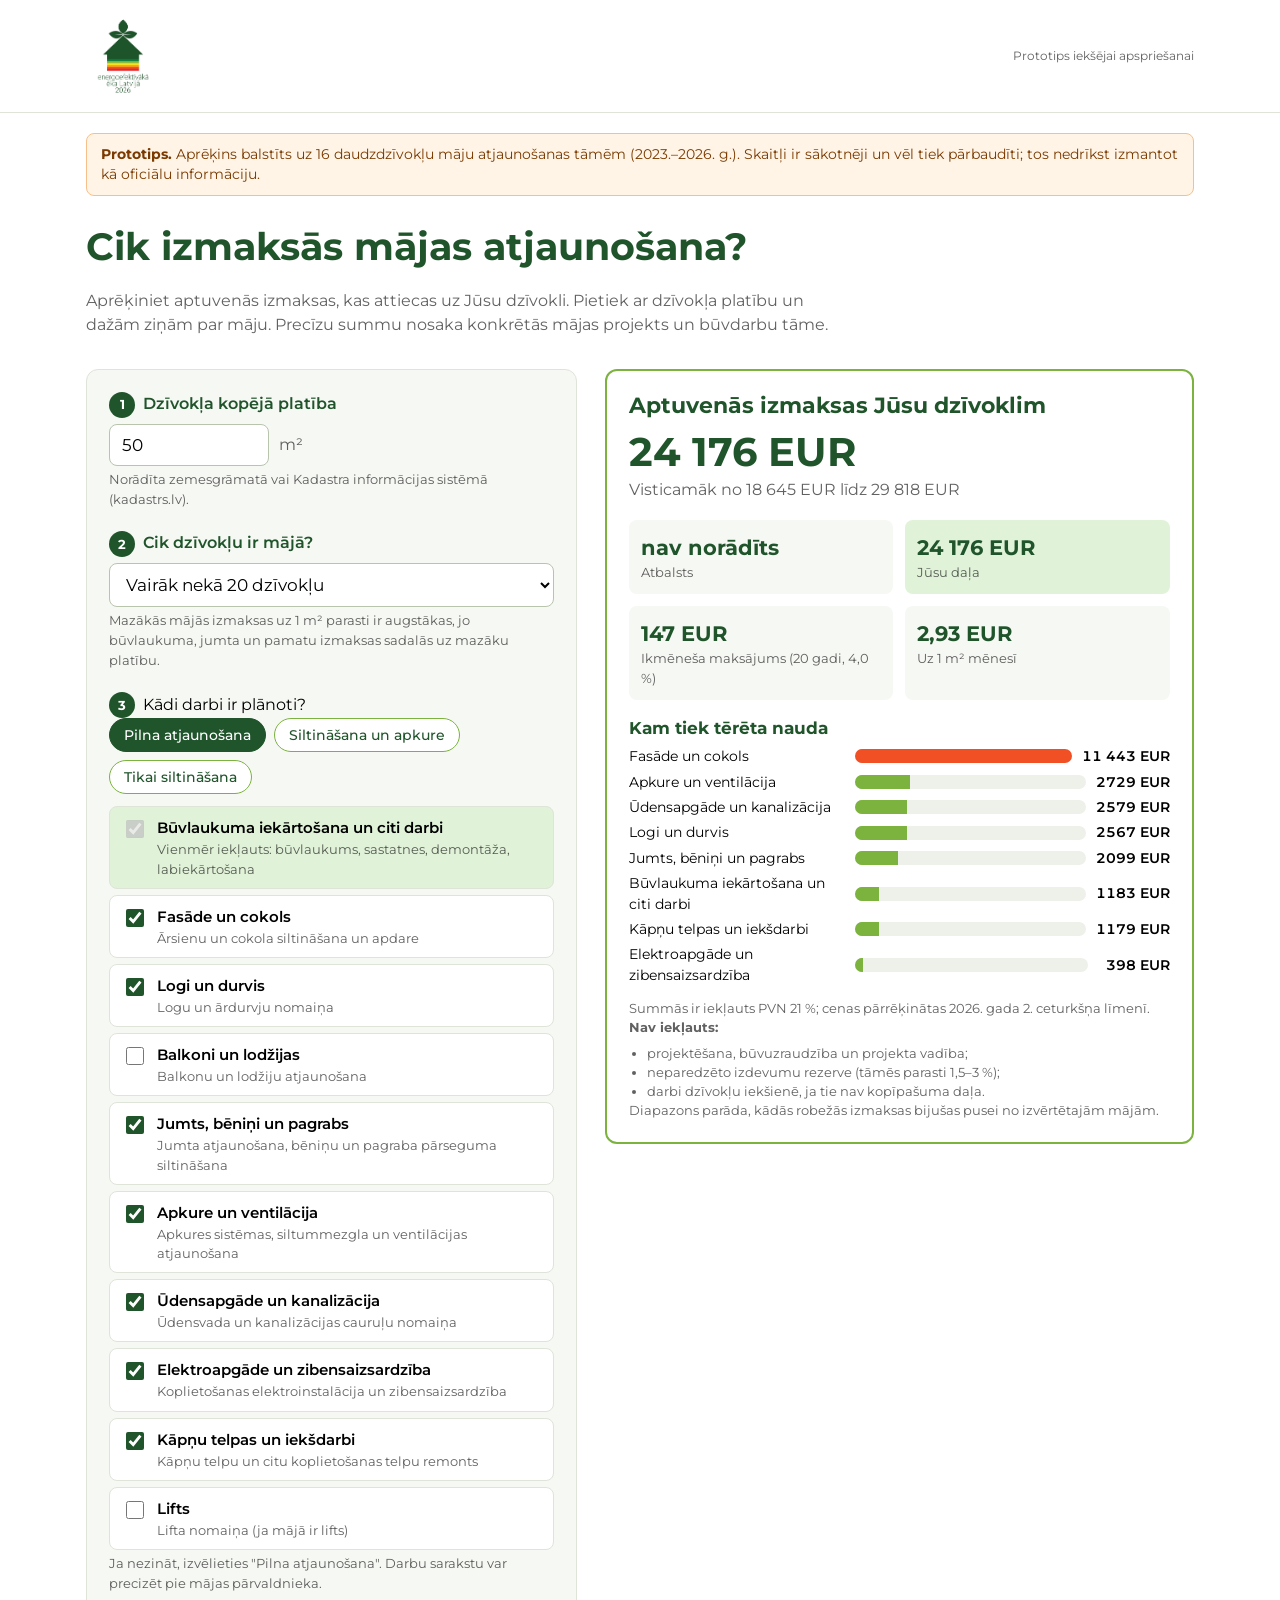
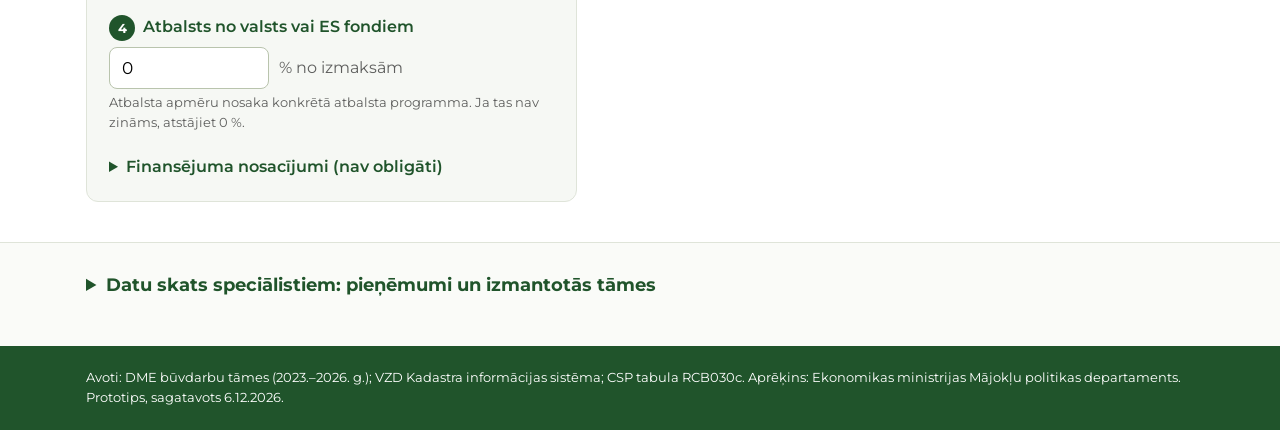
==== kalkulators.html @ 6954f165 "Add files via upload" ====
<!doctype html>
<html lang="lv">
<head>
<meta charset="utf-8">
<meta name="viewport" content="width=device-width, initial-scale=1">
<title>Mājas atjaunošanas izmaksu kalkulators — prototips</title>
<link rel="preconnect" href="https://fonts.googleapis.com">
<link rel="preconnect" href="https://fonts.gstatic.com" crossorigin>
<link href="https://fonts.googleapis.com/css2?family=Montserrat:wght@300;400;500;600;700&display=swap" rel="stylesheet">
<style>
:root{
  --g-dark:#20542b; --g:#7cb33e; --g-light:#81b544; --g-subtle:#e0f2d8; --orange:#f15025;
  --text:#000; --muted:rgba(0,0,0,.62); --bg:#fff; --bg-soft:#f6f8f4; --border:#dfe4d9; --r:.5rem;
  --font:'Montserrat',system-ui,-apple-system,'Segoe UI',sans-serif;
}
*{box-sizing:border-box}
body{margin:0;font-family:var(--font);color:var(--text);background:var(--bg);line-height:1.5}
h1,h2,h3{color:var(--g-dark);font-weight:700;line-height:1.2;margin:0 0 .5em}
h1{font-size:clamp(1.6rem,3.5vw,2.4rem)} h2{font-size:1.35rem} h3{font-size:1.05rem}
a{color:var(--g-light)} a:hover{color:var(--orange)}
.wrap{max-width:1140px;margin:0 auto;padding:0 16px}
header{border-bottom:1px solid var(--border);background:#fff}
header .wrap{display:flex;align-items:center;justify-content:space-between;gap:16px;padding-top:14px;padding-bottom:14px}
header img{height:84px;width:auto;display:block}
.proto{background:#fff4e5;border:1px solid #f7c08a;color:#7a3a00;font-size:.85rem;padding:10px 14px;border-radius:var(--r);margin:20px 0 0}
.hero{padding:28px 0 8px}
.hero p{color:var(--muted);max-width:760px;margin:0}
.grid{display:grid;grid-template-columns:minmax(0,5fr) minmax(0,6fr);gap:28px;margin:24px 0 40px}
@media (max-width:900px){.grid{grid-template-columns:1fr}}
.card{background:var(--bg-soft);border:1px solid var(--border);border-radius:12px;padding:22px}
.res{background:#fff;border:2px solid var(--g);position:sticky;top:12px;align-self:start}
@media (max-width:900px){.res{position:static}}
.step{margin-bottom:22px}
.step:last-child{margin-bottom:0}
.step-n{display:inline-flex;width:26px;height:26px;border-radius:50%;background:var(--g-dark);color:#fff;font-size:.8rem;font-weight:700;align-items:center;justify-content:center;margin-right:8px}
label.lbl{display:block;font-weight:600;color:var(--g-dark);margin-bottom:6px}
.hint{font-size:.82rem;color:var(--muted);margin-top:4px}
input[type=number],select{font-family:inherit;font-size:1.05rem;padding:10px 12px;border:1px solid #b9c4ad;border-radius:var(--r);width:100%;background:#fff}
input[type=number]:focus,select:focus{outline:2px solid var(--g);border-color:var(--g)}
.inline{display:flex;gap:10px;align-items:center}
.inline input{max-width:160px}
.unit{color:var(--muted)}
.chips{display:flex;flex-wrap:wrap;gap:8px;margin-bottom:12px}
.chip{font-family:inherit;border:1px solid var(--g);background:#fff;color:var(--g-dark);border-radius:30px;padding:7px 14px;font-size:.88rem;font-weight:500;cursor:pointer}
.chip.on{background:var(--g-dark);border-color:var(--g-dark);color:#fff}
.works{display:grid;gap:6px}
.work{display:flex;gap:10px;align-items:flex-start;background:#fff;border:1px solid var(--border);border-radius:var(--r);padding:9px 12px;cursor:pointer}
.work input{margin-top:4px;accent-color:var(--g-dark);width:18px;height:18px;flex:none}
.work b{font-weight:600;font-size:.95rem}
.work span{display:block;font-size:.8rem;color:var(--muted)}
.work.fixed{background:var(--g-subtle);cursor:default}
details.more{margin-top:6px}
details.more summary{cursor:pointer;color:var(--g-dark);font-weight:600}
.two{display:grid;grid-template-columns:1fr 1fr;gap:12px}
.big{font-size:clamp(1.8rem,4vw,2.5rem);font-weight:700;color:var(--g-dark);line-height:1.1}
.range{font-size:1rem;color:var(--muted);margin-top:4px}
.kpis{display:grid;grid-template-columns:1fr 1fr;gap:12px;margin:18px 0}
.kpi{background:var(--bg-soft);border-radius:var(--r);padding:12px}
.kpi .v{font-size:1.3rem;font-weight:700;color:var(--g-dark)}
.kpi .l{font-size:.8rem;color:var(--muted)}
.kpi.hl{background:var(--g-subtle)}
.bars{margin-top:8px}
.bar{display:grid;grid-template-columns:minmax(120px,40%) 1fr auto;gap:10px;align-items:center;font-size:.85rem;margin:5px 0}
.bar .t{height:14px;background:#eef1ea;border-radius:7px;overflow:hidden}
.bar .t i{display:block;height:100%;background:var(--g)}
.bar .t i.top{background:var(--orange)}
.bar .n{font-variant-numeric:tabular-nums;font-weight:600;min-width:72px;text-align:right}
.note{font-size:.8rem;color:var(--muted);margin-top:14px}
.note ul{margin:6px 0 0;padding-left:18px}
.warn{background:#fff4e5;border-left:4px solid var(--orange);padding:8px 12px;font-size:.85rem;margin-top:12px;border-radius:4px}
.expert{border-top:1px solid var(--border);padding:28px 0 48px;background:#fafbf8}
.expert summary{cursor:pointer;font-weight:700;color:var(--g-dark);font-size:1.15rem}
table{border-collapse:collapse;width:100%;font-size:.85rem;background:#fff}
th,td{border:1px solid var(--border);padding:6px 8px;text-align:left;vertical-align:top}
th{background:var(--g-dark);color:#fff;font-weight:600}
td.r,th.r{text-align:right;font-variant-numeric:tabular-nums}
tr.off td{color:#aaa;background:#f4f4f4}
.tbl{overflow-x:auto;margin:12px 0 20px}
.src{font-size:.78rem;color:var(--muted)}
footer{background:var(--g-dark);color:#fff;font-size:.82rem;padding:22px 0}
footer a{color:#cfe8b8}
</style>
</head>
<body>
<header><div class="wrap">
  <img src="[data-uri]" alt="Energoefektīvāka ēka">
  <span class="src">Prototips iekšējai apspriešanai</span>
</div></header>

<main class="wrap">
  <div class="proto"><b>Prototips.</b> Aprēķins balstīts uz 16 daudzdzīvokļu māju atjaunošanas tāmēm (2023.–2026. g.). Skaitļi ir sākotnēji un vēl tiek pārbaudīti; tos nedrīkst izmantot kā oficiālu informāciju.</div>

  <section class="hero">
    <h1>Cik izmaksās mājas atjaunošana?</h1>
    <p>Aprēķiniet aptuvenās izmaksas, kas attiecas uz Jūsu dzīvokli. Pietiek ar dzīvokļa platību un dažām ziņām par māju. Precīzu summu nosaka konkrētās mājas projekts un būvdarbu tāme.</p>
  </section>

  <div class="grid">
    <!-- IEVADE -->
    <section class="card" aria-label="Ievaddati">
      <div class="step">
        <label class="lbl" for="pl"><span class="step-n">1</span>Dzīvokļa kopējā platība</label>
        <div class="inline"><input id="pl" type="number" min="10" max="400" step="0.1" value="50" inputmode="decimal"><span class="unit">m²</span></div>
        <div class="hint">Norādīta zemesgrāmatā vai Kadastra informācijas sistēmā (kadastrs.lv).</div>
      </div>

      <div class="step">
        <label class="lbl" for="dz"><span class="step-n">2</span>Cik dzīvokļu ir mājā?</label>
        <select id="dz">
          <option value="small">Līdz 20 dzīvokļiem</option>
          <option value="large" selected>Vairāk nekā 20 dzīvokļu</option>
        </select>
        <div class="hint">Mazākās mājās izmaksas uz 1 m² parasti ir augstākas, jo būvlaukuma, jumta un pamatu izmaksas sadalās uz mazāku platību.</div>
      </div>

      <div class="step">
        <span class="lbl"><span class="step-n">3</span>Kādi darbi ir plānoti?</span>
        <div class="chips" role="group" aria-label="Darbu komplekti">
          <button type="button" class="chip" data-preset="pilna">Pilna atjaunošana</button>
          <button type="button" class="chip" data-preset="silt_apk">Siltināšana un apkure</button>
          <button type="button" class="chip" data-preset="silt">Tikai siltināšana</button>
        </div>
        <div class="works" id="works"></div>
        <div class="hint">Ja nezināt, izvēlieties "Pilna atjaunošana". Darbu sarakstu var precizēt pie mājas pārvaldnieka.</div>
      </div>

      <div class="step">
        <label class="lbl" for="atb"><span class="step-n">4</span>Atbalsts no valsts vai ES fondiem</label>
        <div class="inline"><input id="atb" type="number" min="0" max="100" step="1" value="0"><span class="unit">% no izmaksām</span></div>
        <div class="hint">Atbalsta apmēru nosaka konkrētā atbalsta programma. Ja tas nav zināms, atstājiet 0 %.</div>
      </div>

      <details class="more">
        <summary>Finansējuma nosacījumi (nav obligāti)</summary>
        <div class="two" style="margin-top:10px">
          <div><label class="lbl" for="term">Atmaksas termiņš</label>
            <div class="inline"><input id="term" type="number" min="1" max="30" step="1" value="20"><span class="unit">gadi</span></div></div>
          <div><label class="lbl" for="rate">Procentu likme</label>
            <div class="inline"><input id="rate" type="number" min="0" max="20" step="0.1" value="4"><span class="unit">% gadā</span></div></div>
        </div>
        <div class="hint">Noklusējuma vērtības ir piemērs, nevis piedāvājums. Faktiskos nosacījumus nosaka aizdevējs.</div>
      </details>
    </section>

    <!-- REZULTĀTS -->
    <section class="card res" aria-live="polite" aria-label="Rezultāts">
      <h2>Aptuvenās izmaksas Jūsu dzīvoklim</h2>
      <div class="big" id="r-typ">–</div>
      <div class="range" id="r-range">–</div>

      <div class="kpis">
        <div class="kpi"><div class="v" id="r-atb">–</div><div class="l">Atbalsts</div></div>
        <div class="kpi hl"><div class="v" id="r-own">–</div><div class="l">Jūsu daļa</div></div>
        <div class="kpi"><div class="v" id="r-month">–</div><div class="l" id="r-month-l">Ikmēneša maksājums</div></div>
        <div class="kpi"><div class="v" id="r-m2">–</div><div class="l">Uz 1 m² mēnesī</div></div>
      </div>

      <h3>Kam tiek tērēta nauda</h3>
      <div class="bars" id="bars"></div>
      <div id="warn"></div>

      <div class="note">
        Summās ir iekļauts PVN 21 %; cenas pārrēķinātas <span id="r-baze"></span> līmenī.
        <b>Nav iekļauts:</b>
        <ul>
          <li>projektēšana, būvuzraudzība un projekta vadība;</li>
          <li>neparedzēto izdevumu rezerve (tāmēs parasti 1,5–3 %);</li>
          <li>darbi dzīvokļu iekšienē, ja tie nav kopīpašuma daļa.</li>
        </ul>
        Diapazons parāda, kādās robežās izmaksas bijušas pusei no izvērtētajām mājām.
      </div>
    </section>
  </div>
</main>

<!-- SPECIĀLISTU SKATS -->
<section class="expert"><div class="wrap">
  <details id="exp">
    <summary>Datu skats speciālistiem: pieņēmumi un izmantotās tāmes</summary>
    <p class="src" style="margin-top:12px">Šo sadaļu iedzīvotāji neredzēs. Atzīmējot vai noņemot ēkas, aprēķins augšā mainās uzreiz — tā var pārbaudīt, kā atsevišķas tāmes ietekmē rezultātu.</p>

    <h3 style="margin-top:20px">Izmaksas pa darbu veidiem, EUR uz m² dzīvokļu platības (ar PVN)</h3>
    <div class="tbl"><table id="t-kat"></table></div>
    <p class="src" id="t-kat-note"></p>

    <h3>Tāmes</h3>
    <div class="tbl"><table id="t-ekas"></table></div>

    <h3>Metodika</h3>
    <ul class="src" style="font-size:.85rem">
      <li>Izejas dati: 17 DME būvdarbu tāmes (16 ēkas). Izmaksas = tāmes "Pavisam kopā" (tiešās izmaksas, virsizdevumi, peļņa) + PVN 21 %. Finanšu rezerve nav iekļauta.</li>
      <li>Dzīvokļu platība un skaits — VZD Kadastra informācijas sistēma. Izmaksas attiecinātas uz dzīvokļu kopplatību (bez koplietošanas telpām).</li>
      <li>Cenas pārrēķinātas vienā līmenī pēc CSP būvniecības izmaksu indeksa dzīvojamām ēkām (tabula RCB030c), ņemot vērā tāmes sastādīšanas ceturksni.</li>
      <li>Tāmju sadaļas apvienotas 11 darbu veidos. Katram darbu veidam aprēķina 25. procentili, mediānu un 75. procentili tikai starp ēkām, kurās šis darbs ir veikts. Dzīvokļa izmaksas = izvēlēto darbu vērtību summa × dzīvokļa platība × mājas lieluma koeficients.</li>
      <li>Mājas lieluma koeficients = mediāna attiecībai "faktiskās tāmes izmaksas / aprēķinātās izmaksas" attiecīgās grupas ēkām. Tas koriģē mēroga efektu mazās mājās.</li>
      <li>Ierobežojumi: maza izlase (16 ēkas, no tām 11 Rīgā); tāmes nav faktiskās izmaksas; rezultāti jāpārbauda pret īstenoto projektu datiem.</li>
    </ul>
  </details>
</div></section>

<footer><div class="wrap">
  Avoti: DME būvdarbu tāmes (2023.–2026. g.); VZD Kadastra informācijas sistēma; CSP tabula RCB030c. Aprēķins: Ekonomikas ministrijas Mājokļu politikas departaments. Prototips, sagatavots <span id="f-date"></span>
</div></footer>

<script>
const DATA = {"baze": "2026Q2", "kat": ["Būvlaukums un sagatavošana", "Fasāde un cokols", "Logi un durvis", "Balkoni un lodžijas", "Jumts, bēniņi un pagrabs", "Apkure un ventilācija", "Ūdensapgāde un kanalizācija", "Elektroapgāde un zibensaizsardzība", "Kāpņu telpas un iekšdarbi", "Lifts", "Citi darbi"], "ekas": [{"id": "DME3-245", "adrese": "Kvēles iela 39, Rīga", "serija": "464. sērija", "gads": 1964, "stavi": 5, "dz": 60, "pl": 2678.6, "pilna": true, "q": "2025Q3", "kat": {"Būvlaukums un sagatavošana": 19.82, "Fasāde un cokols": 98.37, "Logi un durvis": 55.85, "Balkoni un lodžijas": 34.34, "Jumts, bēniņi un pagrabs": 34.55, "Apkure un ventilācija": 54.28, "Ūdensapgāde un kanalizācija": 52.09, "Elektroapgāde un zibensaizsardzība": 0.0, "Kāpņu telpas un iekšdarbi": 0.0, "Lifts": 0.0, "Citi darbi": 3.67}, "rez": 0.0}, {"id": "DME3-29", "adrese": "Cialkovska iela 12, Daugavpils", "serija": "316./318. sērija", "gads": 1967, "stavi": 5, "dz": 82, "pl": 3931.9, "pilna": true, "q": "2025Q4", "kat": {"Būvlaukums un sagatavošana": 11.94, "Fasāde un cokols": 203.48, "Logi un durvis": 23.19, "Balkoni un lodžijas": 0.0, "Jumts, bēniņi un pagrabs": 55.93, "Apkure un ventilācija": 59.48, "Ūdensapgāde un kanalizācija": 47.93, "Elektroapgāde un zibensaizsardzība": 12.02, "Kāpņu telpas un iekšdarbi": 8.7, "Lifts": 0.0, "Citi darbi": 14.43}, "rez": 0.0}, {"id": "DME3-243", "adrese": "Ropažu iela 5, Rīga", "serija": "Specprojekts", "gads": 1972, "stavi": 5, "dz": 110, "pl": 6150.1, "pilna": true, "q": "2025Q2", "kat": {"Būvlaukums un sagatavošana": 6.83, "Fasāde un cokols": 253.24, "Logi un durvis": 41.05, "Balkoni un lodžijas": 0.0, "Jumts, bēniņi un pagrabs": 52.53, "Apkure un ventilācija": 62.34, "Ūdensapgāde un kanalizācija": 27.66, "Elektroapgāde un zibensaizsardzība": 8.51, "Kāpņu telpas un iekšdarbi": 24.88, "Lifts": 0.0, "Citi darbi": 0.0}, "rez": 0.0}, {"id": "DME3-53", "adrese": "Stūres iela 2A, Rīga", "serija": "464. sērija", "gads": 1970, "stavi": 5, "dz": 60, "pl": 3120.5, "pilna": true, "q": "2025Q3", "kat": {"Būvlaukums un sagatavošana": 34.7, "Fasāde un cokols": 228.63, "Logi un durvis": 51.43, "Balkoni un lodžijas": 0.0, "Jumts, bēniņi un pagrabs": 59.35, "Apkure un ventilācija": 58.98, "Ūdensapgāde un kanalizācija": 45.29, "Elektroapgāde un zibensaizsardzība": 0.0, "Kāpņu telpas un iekšdarbi": 0.0, "Lifts": 0.0, "Citi darbi": 0.0}, "rez": 0.0}, {"id": "DME3-140", "adrese": "Nīcgales iela 19, Rīga", "serija": "464. sērija", "gads": 1971, "stavi": 5, "dz": 60, "pl": 2788.5, "pilna": true, "q": "2025Q3", "kat": {"Būvlaukums un sagatavošana": 31.64, "Fasāde un cokols": 252.54, "Logi un durvis": 22.12, "Balkoni un lodžijas": 0.0, "Jumts, bēniņi un pagrabs": 45.64, "Apkure un ventilācija": 53.26, "Ūdensapgāde un kanalizācija": 28.39, "Elektroapgāde un zibensaizsardzība": 8.19, "Kāpņu telpas un iekšdarbi": 38.4, "Lifts": 0.0, "Citi darbi": 6.63}, "rez": 14.6}, {"id": "DME3-38", "adrese": "Brīvības gatve 310, Rīga", "serija": "Specprojekts", "gads": 1959, "stavi": 6, "dz": 68, "pl": 5195.2, "pilna": true, "q": "2025Q2", "kat": {"Būvlaukums un sagatavošana": 9.03, "Fasāde un cokols": 305.38, "Logi un durvis": 18.58, "Balkoni un lodžijas": 0.0, "Jumts, bēniņi un pagrabs": 12.4, "Apkure un ventilācija": 90.93, "Ūdensapgāde un kanalizācija": 55.2, "Elektroapgāde un zibensaizsardzība": 32.8, "Kāpņu telpas un iekšdarbi": 25.57, "Lifts": 0.0, "Citi darbi": 0.0}, "rez": 0.0}, {"id": "DME3-258", "adrese": "Džohara Dudajeva gatve 13, Rīga", "serija": "464. sērija", "gads": 1976, "stavi": 5, "dz": 89, "pl": 4370.1, "pilna": true, "q": "2026Q1", "kat": {"Būvlaukums un sagatavošana": 23.96, "Fasāde un cokols": 249.94, "Logi un durvis": 61.53, "Balkoni un lodžijas": 0.0, "Jumts, bēniņi un pagrabs": 35.22, "Apkure un ventilācija": 54.43, "Ūdensapgāde un kanalizācija": 61.68, "Elektroapgāde un zibensaizsardzība": 16.27, "Kāpņu telpas un iekšdarbi": 39.37, "Lifts": 0.0, "Citi darbi": 1.11}, "rez": 16.31}, {"id": "DME3-147", "adrese": "Stirnu iela 35A, Rīga", "serija": "602. sērija", "gads": 1972, "stavi": 9, "dz": 72, "pl": 4002.9, "pilna": true, "q": "2026Q1", "kat": {"Būvlaukums un sagatavošana": 30.35, "Fasāde un cokols": 233.9, "Logi un durvis": 59.36, "Balkoni un lodžijas": 46.25, "Jumts, bēniņi un pagrabs": 32.51, "Apkure un ventilācija": 50.87, "Ūdensapgāde un kanalizācija": 75.69, "Elektroapgāde un zibensaizsardzība": 5.75, "Kāpņu telpas un iekšdarbi": 18.4, "Lifts": 25.78, "Citi darbi": 7.59}, "rez": 17.59}, {"id": "DME3-5", "adrese": "Auces iela 7, Rīga", "serija": "Pirmskara ēka", "gads": 1938, "stavi": 3, "dz": 10, "pl": 501.7, "pilna": true, "q": "2023Q3", "kat": {"Būvlaukums un sagatavošana": 29.39, "Fasāde un cokols": 240.04, "Logi un durvis": 87.42, "Balkoni un lodžijas": 0.0, "Jumts, bēniņi un pagrabs": 171.45, "Apkure un ventilācija": 116.0, "Ūdensapgāde un kanalizācija": 85.56, "Elektroapgāde un zibensaizsardzība": 0.0, "Kāpņu telpas un iekšdarbi": 20.46, "Lifts": 0.0, "Citi darbi": 0.0}, "rez": 0.0}, {"id": "DME3-125", "adrese": "Stirnu iela 33, Rīga", "serija": "602. sērija", "gads": 1972, "stavi": 9, "dz": 72, "pl": 4018.8, "pilna": true, "q": "2025Q4", "kat": {"Būvlaukums un sagatavošana": 14.73, "Fasāde un cokols": 318.89, "Logi un durvis": 54.02, "Balkoni un lodžijas": 66.9, "Jumts, bēniņi un pagrabs": 44.23, "Apkure un ventilācija": 55.71, "Ūdensapgāde un kanalizācija": 69.48, "Elektroapgāde un zibensaizsardzība": 27.67, "Kāpņu telpas un iekšdarbi": 33.85, "Lifts": 36.93, "Citi darbi": 1.25}, "rez": 10.85}, {"id": "DME3-171", "adrese": "Matīsa iela 33, Rīga", "serija": "Pirmskara ēka", "gads": 1912, "stavi": 6, "dz": 6, "pl": 517.2, "pilna": true, "q": "2025Q4", "kat": {"Būvlaukums un sagatavošana": 39.55, "Fasāde un cokols": 381.68, "Logi un durvis": 191.71, "Balkoni un lodžijas": 0.0, "Jumts, bēniņi un pagrabs": 125.25, "Apkure un ventilācija": 109.5, "Ūdensapgāde un kanalizācija": 87.71, "Elektroapgāde un zibensaizsardzība": 22.59, "Kāpņu telpas un iekšdarbi": 80.74, "Lifts": 0.0, "Citi darbi": 2.7}, "rez": 10.41}, {"id": "DME3-314", "adrese": "Stacijas iela 18, Olaine, Olaines nov.", "serija": "316./318. sērija", "gads": 1966, "stavi": 5, "dz": 85, "pl": 3987.2, "pilna": false, "q": "2025Q2", "kat": {"Būvlaukums un sagatavošana": 4.56, "Fasāde un cokols": 143.62, "Logi un durvis": 23.36, "Balkoni un lodžijas": 0.0, "Jumts, bēniņi un pagrabs": 34.25, "Apkure un ventilācija": 58.42, "Ūdensapgāde un kanalizācija": 0.0, "Elektroapgāde un zibensaizsardzība": 1.67, "Kāpņu telpas un iekšdarbi": 13.45, "Lifts": 0.0, "Citi darbi": 4.01}, "rez": 8.5}, {"id": "DME3-311", "adrese": "Jelgavas iela 12, Olaine, Olaines nov.", "serija": "Mazģimeņu māja", "gads": 1980, "stavi": 6, "dz": 74, "pl": 3146.0, "pilna": false, "q": "2025Q3", "kat": {"Būvlaukums un sagatavošana": 18.46, "Fasāde un cokols": 108.38, "Logi un durvis": 77.72, "Balkoni un lodžijas": 0.0, "Jumts, bēniņi un pagrabs": 38.43, "Apkure un ventilācija": 38.84, "Ūdensapgāde un kanalizācija": 0.0, "Elektroapgāde un zibensaizsardzība": 3.74, "Kāpņu telpas un iekšdarbi": 23.63, "Lifts": 0.0, "Citi darbi": 2.31}, "rez": 9.35}, {"id": "DME3-316", "adrese": "Stacijas iela 34, Olaine, Olaines nov.", "serija": "Mazģimeņu māja", "gads": 1980, "stavi": 6, "dz": 74, "pl": 3170.3, "pilna": false, "q": "2025Q3", "kat": {"Būvlaukums un sagatavošana": 4.68, "Fasāde un cokols": 133.98, "Logi un durvis": 71.16, "Balkoni un lodžijas": 0.0, "Jumts, bēniņi un pagrabs": 40.32, "Apkure un ventilācija": 44.78, "Ūdensapgāde un kanalizācija": 0.0, "Elektroapgāde un zibensaizsardzība": 2.23, "Kāpņu telpas un iekšdarbi": 26.43, "Lifts": 0.0, "Citi darbi": 2.99}, "rez": 9.8}, {"id": "DME3-202", "adrese": "Kalna iela 4, Rubene, Kocēnu pag., Valmieras nov.", "serija": "103. sērija", "gads": 1992, "stavi": 3, "dz": 18, "pl": 1299.7, "pilna": false, "q": "2026Q1", "kat": {"Būvlaukums un sagatavošana": 36.81, "Fasāde un cokols": 249.79, "Logi un durvis": 70.29, "Balkoni un lodžijas": 0.0, "Jumts, bēniņi un pagrabs": 83.25, "Apkure un ventilācija": 77.56, "Ūdensapgāde un kanalizācija": 0.0, "Elektroapgāde un zibensaizsardzība": 0.0, "Kāpņu telpas un iekšdarbi": 0.0, "Lifts": 0.0, "Citi darbi": 3.18}, "rez": -0.0}, {"id": "DME3-50", "adrese": "Dzintarkrasti, Loja, Sējas pag., Saulkrastu nov.", "serija": "103. sērija", "gads": 1981, "stavi": 3, "dz": 18, "pl": 1192.5, "pilna": false, "q": "2025Q2", "kat": {"Būvlaukums un sagatavošana": 85.19, "Fasāde un cokols": 407.11, "Logi un durvis": 48.04, "Balkoni un lodžijas": 0.0, "Jumts, bēniņi un pagrabs": 109.29, "Apkure un ventilācija": 0.0, "Ūdensapgāde un kanalizācija": 0.0, "Elektroapgāde un zibensaizsardzība": 0.0, "Kāpņu telpas un iekšdarbi": 0.0, "Lifts": 0.0, "Citi darbi": 7.15}, "rez": -0.0}]};

const DESC = {
  'Fasāde un cokols': 'Ārsienu un cokola siltināšana un apdare',
  'Jumts, bēniņi un pagrabs': 'Jumta atjaunošana, bēniņu un pagraba pārseguma siltināšana',
  'Logi un durvis': 'Logu un ārdurvju nomaiņa',
  'Apkure un ventilācija': 'Apkures sistēmas, siltummezgla un ventilācijas atjaunošana',
  'Ūdensapgāde un kanalizācija': 'Ūdensvada un kanalizācijas cauruļu nomaiņa',
  'Elektroapgāde un zibensaizsardzība': 'Koplietošanas elektroinstalācija un zibensaizsardzība',
  'Kāpņu telpas un iekšdarbi': 'Kāpņu telpu un citu koplietošanas telpu remonts',
  'Balkoni un lodžijas': 'Balkonu un lodžiju atjaunošana',
  'Lifts': 'Lifta nomaiņa (ja mājā ir lifts)'
};
const FIXED = ['Būvlaukums un sagatavošana', 'Citi darbi'];
const FIXED_LABEL = 'Būvlaukuma iekārtošana un citi darbi';
const PRESETS = {
  pilna: ['Fasāde un cokols','Jumts, bēniņi un pagrabs','Logi un durvis','Apkure un ventilācija','Ūdensapgāde un kanalizācija','Elektroapgāde un zibensaizsardzība','Kāpņu telpas un iekšdarbi'],
  silt_apk: ['Fasāde un cokols','Jumts, bēniņi un pagrabs','Logi un durvis','Apkure un ventilācija'],
  silt: ['Fasāde un cokols','Jumts, bēniņi un pagrabs','Logi un durvis']
};
const SMALL = 20;
const $ = id => document.getElementById(id);
const eur = v => Math.round(v).toLocaleString('lv-LV') + ' EUR';
const num = (v, d=0) => v.toLocaleString('lv-LV', {minimumFractionDigits:d, maximumFractionDigits:d});
const included = new Set(DATA.ekas.map(e => e.id));

// Excel QUARTILE.INC / PERCENTILE.INC
function pct(arr, p){
  if(!arr.length) return 0;
  const a = [...arr].sort((x,y)=>x-y), h = (a.length-1)*p, lo = Math.floor(h), hi = Math.ceil(h);
  return a[lo] + (a[hi]-a[lo])*(h-lo);
}
function stats(){
  const E = DATA.ekas.filter(e => included.has(e.id)), S = {};
  for(const k of DATA.kat){
    const v = E.map(e => e.kat[k]).filter(x => x > 0);
    S[k] = {n:v.length, p25:pct(v,.25), med:pct(v,.5), p75:pct(v,.75)};
  }
  // mājas lieluma koeficients: faktiskais / aprēķinātais (ar visu ēku mediānām) katrā grupā
  const ratio = {small:[], large:[]};
  for(const e of E){
    let pred = 0, act = 0;
    for(const k of DATA.kat){ if(e.kat[k] > 0){ pred += S[k].med; act += e.kat[k]; } }
    if(pred > 0) ratio[e.dz <= SMALL ? 'small' : 'large'].push(act/pred);
  }
  const f = {small: ratio.small.length ? pct(ratio.small,.5) : 1, large: ratio.large.length ? pct(ratio.large,.5) : 1,
             nSmall: ratio.small.length, nLarge: ratio.large.length};
  return {S, f, n:E.length};
}

// --- darbu saraksts
function buildWorks(){
  const box = $('works');
  const fx = document.createElement('div'); fx.className = 'work fixed';
  fx.innerHTML = `<input type="checkbox" checked disabled><div><b>${FIXED_LABEL}</b><span>Vienmēr iekļauts: būvlaukums, sastatnes, demontāža, labiekārtošana</span></div>`;
  box.appendChild(fx);
  for(const k of DATA.kat){
    if(FIXED.includes(k)) continue;
    const l = document.createElement('label'); l.className = 'work';
    l.innerHTML = `<input type="checkbox" data-k="${k}"><div><b>${k}</b><span>${DESC[k]||''}</span></div>`;
    box.appendChild(l);
  }
  box.addEventListener('change', () => { markPreset(); calc(); });
}
function setPreset(p){
  document.querySelectorAll('#works input[data-k]').forEach(i => i.checked = PRESETS[p].includes(i.dataset.k));
  markPreset(); calc();
}
function markPreset(){
  const sel = [...document.querySelectorAll('#works input[data-k]:checked')].map(i => i.dataset.k).sort().join('|');
  document.querySelectorAll('.chip').forEach(c => c.classList.toggle('on', [...PRESETS[c.dataset.preset]].sort().join('|') === sel));
}

// --- aprēķins
function calc(){
  const {S, f} = stats();
  const pl = Math.max(0, parseFloat($('pl').value) || 0);
  const grp = $('dz').value;
  const k = f[grp];
  const sel = [...FIXED, ...[...document.querySelectorAll('#works input[data-k]:checked')].map(i => i.dataset.k)];
  let lo = 0, med = 0, hi = 0; const parts = [];
  for(const c of sel){ lo += S[c].p25; med += S[c].med; hi += S[c].p75; parts.push([c, S[c].med]); }
  lo *= k*pl; med *= k*pl; hi *= k*pl;
  const atb = Math.min(100, Math.max(0, parseFloat($('atb').value) || 0))/100;
  const own = med*(1-atb);
  const yrs = Math.max(1, parseFloat($('term').value) || 20), n = yrs*12;
  const r = Math.max(0, parseFloat($('rate').value) || 0)/100/12;
  const month = r > 0 ? own*r/(1-Math.pow(1+r,-n)) : own/n;

  $('r-typ').textContent = pl ? eur(med) : '–';
  $('r-range').textContent = pl ? `Visticamāk no ${eur(lo)} līdz ${eur(hi)}` : 'Ievadiet dzīvokļa platību';
  $('r-atb').textContent = atb ? '–' + eur(med*atb) : 'nav norādīts';
  $('r-own').textContent = eur(own);
  $('r-month').textContent = eur(month);
  $('r-month-l').textContent = `Ikmēneša maksājums (${num(yrs)} gadi, ${num(r*1200,1)} %)`;
  $('r-m2').textContent = pl ? num(month/pl, 2) + ' EUR' : '–';

  // joslas: fiksētās pozīcijas apvienotas
  const fixedSum = S[FIXED[0]].med + S[FIXED[1]].med;
  const rows = parts.filter(p => !FIXED.includes(p[0])).map(p => [p[0], p[1]]);
  rows.push([FIXED_LABEL, fixedSum]);
  rows.sort((a,b) => b[1]-a[1]);
  const max = Math.max(...rows.map(x => x[1]), 1);
  $('bars').innerHTML = rows.map((x,i) =>
    `<div class="bar"><span>${x[0]}</span><span class="t"><i class="${i===0?'top':''}" style="width:${(x[1]/max*100).toFixed(1)}%"></i></span><span class="n">${eur(x[1]*k*pl)}</span></div>`).join('');

  const w = [];
  const thin = sel.filter(c => S[c].n > 0 && S[c].n < 4 && !FIXED.includes(c));
  if(thin.length) w.push(`Darbu veidam "${thin.join('", "')}" ir mazāk nekā 4 tāmes — aplēse ir mazāk ticama.`);
  if(grp === 'small') w.push('Mazām mājām aplēse balstīta uz nelielu tāmju skaitu, tāpēc izkliede ir lielāka.');
  $('warn').innerHTML = w.map(t => `<div class="warn">${t}</div>`).join('');
  renderExpert(S, f);
}

// --- speciālistu tabulas
function renderExpert(S, f){
  let h = '<tr><th>Darbu veids</th><th class="r">Tāmju skaits</th><th class="r">25. procentile</th><th class="r">Mediāna</th><th class="r">75. procentile</th></tr>';
  for(const k of DATA.kat) h += `<tr><td>${k}</td><td class="r">${S[k].n}</td><td class="r">${num(S[k].p25)}</td><td class="r"><b>${num(S[k].med)}</b></td><td class="r">${num(S[k].p75)}</td></tr>`;
  $('t-kat').innerHTML = h;
  $('t-kat-note').textContent = `Mājas lieluma koeficients: līdz ${SMALL} dzīvokļiem — ${num(f.small,2)} (${f.nSmall} ēkas); vairāk nekā ${SMALL} — ${num(f.large,2)} (${f.nLarge} ēkas). Iekļautas ${included.size} no ${DATA.ekas.length} ēkām.`;
}
function buildEkas(){
  let h = '<tr><th>Iekļaut</th><th>Tāme</th><th>Adrese</th><th>Sērija</th><th class="r">Gads</th><th class="r">Dzīvokļi</th><th class="r">Dz. platība, m²</th><th>Apjoms</th><th>Tāmes cet.</th><th class="r">EUR/m²</th><th class="r">EUR/dzīvoklim</th></tr>';
  for(const e of DATA.ekas){
    const t = Object.values(e.kat).reduce((a,b)=>a+b,0);
    h += `<tr data-id="${e.id}"><td><input type="checkbox" checked data-inc="${e.id}"></td><td>${e.id}</td><td>${e.adrese}</td><td>${e.serija}</td><td class="r">${e.gads}</td><td class="r">${e.dz}</td><td class="r">${num(e.pl)}</td><td>${e.pilna?'Pilna':'Daļēja'}</td><td>${e.q}</td><td class="r"><b>${num(t)}</b></td><td class="r">${num(t*e.pl/e.dz)}</td></tr>`;
  }
  $('t-ekas').innerHTML = h;
  $('t-ekas').addEventListener('change', ev => {
    const id = ev.target.dataset.inc; if(!id) return;
    ev.target.checked ? included.add(id) : included.delete(id);
    if(included.size === 0){ included.add(id); ev.target.checked = true; }
    ev.target.closest('tr').classList.toggle('off', !ev.target.checked);
    calc();
  });
}

$('r-baze').textContent = DATA.baze.replace('Q', '. gada ') + '. ceturkšņa';
$('f-date').textContent = new Date().toLocaleDateString('lv-LV');
buildWorks(); buildEkas();
document.querySelectorAll('.chip').forEach(c => c.addEventListener('click', () => setPreset(c.dataset.preset)));
['pl','dz','atb','term','rate'].forEach(id => $(id).addEventListener('input', calc));
setPreset('pilna');
</script>
</body>
</html>
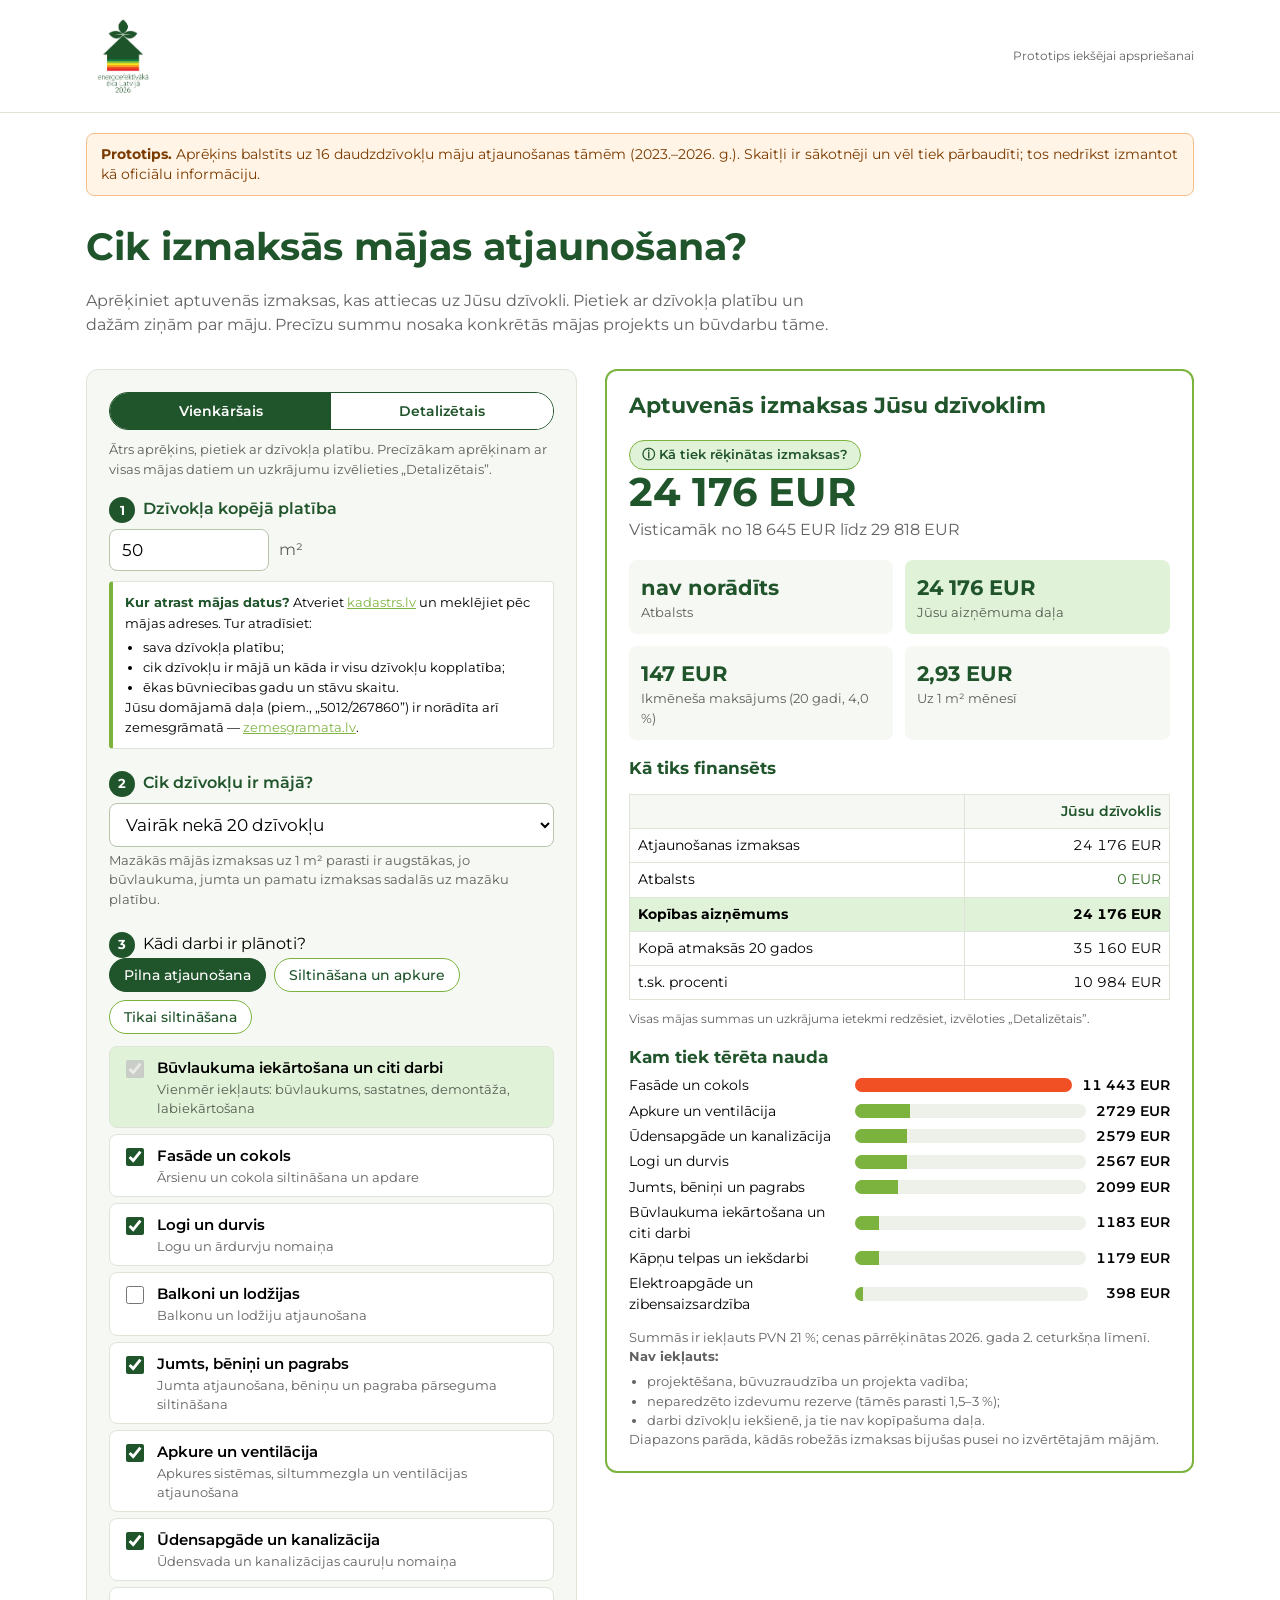
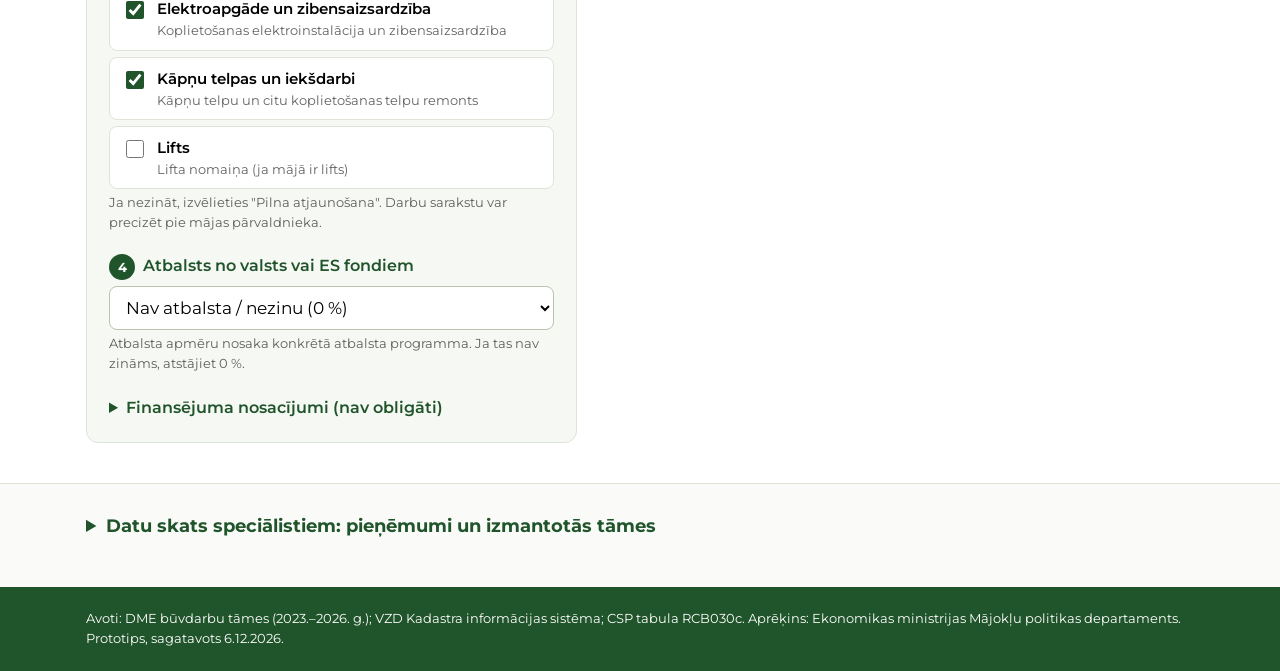
==== commit 18f3df93: "Kalkulators: vienkāršais/detalizētais režīms, atbalsta izvēle, finansējuma sadalījums un skaidrojums" ====
--- a/kalkulators.html
+++ b/kalkulators.html
@@ -79,9 +79,37 @@
 .src{font-size:.78rem;color:var(--muted)}
 footer{background:var(--g-dark);color:#fff;font-size:.82rem;padding:22px 0}
 footer a{color:#cfe8b8}
+.mode{display:flex;border:1px solid var(--g-dark);border-radius:30px;overflow:hidden;margin-bottom:20px}
+.mode button{flex:1;font-family:inherit;font-size:.9rem;font-weight:600;border:0;background:#fff;color:var(--g-dark);padding:9px 10px;cursor:pointer}
+.mode button.on{background:var(--g-dark);color:#fff}
+body[data-mode=simple] .adv,body[data-mode=adv] .simple{display:none}
+.info{background:#fff;border:1px solid var(--border);border-left:4px solid var(--g);border-radius:4px;padding:10px 12px;font-size:.84rem;margin-top:10px}
+.info b{color:var(--g-dark)}
+.info ul{margin:4px 0 0;padding-left:18px}
+.share{background:var(--g-subtle);border-radius:var(--r);padding:8px 12px;font-size:.9rem;margin-top:10px}
+.share b{color:var(--g-dark)}
+.res-h{display:flex;justify-content:space-between;align-items:flex-start;gap:10px;flex-wrap:wrap}
+.how{font-family:inherit;font-size:.82rem;font-weight:600;color:var(--g-dark);background:var(--g-subtle);border:1px solid var(--g);border-radius:30px;padding:5px 12px;cursor:pointer;white-space:nowrap}
+.how:hover{background:var(--g);color:#fff}
+table.fin{margin:8px 0 4px;font-size:.88rem}
+table.fin th{background:var(--bg-soft);color:var(--g-dark)}
+table.fin tr.tot td{font-weight:700;background:var(--g-subtle)}
+table.fin td.minus{color:#2d6b1f}
+dialog#how{border:0;border-radius:12px;padding:0;width:min(680px,calc(100vw - 32px));max-height:calc(100vh - 32px);box-shadow:0 10px 40px rgba(0,0,0,.3);font-family:var(--font)}
+dialog#how::backdrop{background:rgba(0,0,0,.45)}
+.dlg-h{display:flex;justify-content:space-between;align-items:center;gap:10px;padding:16px 20px;border-bottom:1px solid var(--border);position:sticky;top:0;background:#fff}
+.dlg-h h2{margin:0;font-size:1.15rem}
+.dlg-x{font-family:inherit;font-size:1.5rem;line-height:1;border:0;background:none;cursor:pointer;color:var(--muted);padding:0 4px}
+.dlg-b{padding:16px 20px 22px;font-size:.92rem}
+.dlg-b ol{padding-left:20px;margin:6px 0 14px}
+.dlg-b li{margin-bottom:6px}
+.ex{background:var(--bg-soft);border:1px solid var(--border);border-radius:var(--r);padding:12px 14px;margin:10px 0 14px}
+.ex h3{margin:0 0 6px;font-size:.98rem}
+.ex table{font-size:.86rem}
+.ex td:first-child{width:60%}
 </style>
 </head>
-<body>
+<body data-mode="simple">
 <header><div class="wrap">
   <img src="[data-uri]" alt="Energoefektīvāka ēka">
   <span class="src">Prototips iekšējai apspriešanai</span>
@@ -98,19 +126,46 @@
   <div class="grid">
     <!-- IEVADE -->
     <section class="card" aria-label="Ievaddati">
+      <div class="mode" role="group" aria-label="Aprēķina veids">
+        <button type="button" data-mode="simple" class="on" aria-pressed="true">Vienkāršais</button>
+        <button type="button" data-mode="adv" aria-pressed="false">Detalizētais</button>
+      </div>
+      <p class="hint simple" style="margin:-10px 0 18px">Ātrs aprēķins, pietiek ar dzīvokļa platību. Precīzākam aprēķinam ar visas mājas datiem un uzkrājumu izvēlieties „Detalizētais”.</p>
+      <p class="hint adv" style="margin:-10px 0 18px">Ievadiet mājas datus no kadastrs.lv — tad aprēķins balstīsies uz Jūsu domājamo daļu un parādīs arī visas mājas summas.</p>
+
       <div class="step">
         <label class="lbl" for="pl"><span class="step-n">1</span>Dzīvokļa kopējā platība</label>
         <div class="inline"><input id="pl" type="number" min="10" max="400" step="0.1" value="50" inputmode="decimal"><span class="unit">m²</span></div>
-        <div class="hint">Norādīta zemesgrāmatā vai Kadastra informācijas sistēmā (kadastrs.lv).</div>
-      </div>
-
-      <div class="step">
+        <div class="info">
+          <b>Kur atrast mājas datus?</b> Atveriet <a href="https://www.kadastrs.lv" target="_blank" rel="noopener">kadastrs.lv</a> un meklējiet pēc mājas adreses. Tur atradīsiet:
+          <ul>
+            <li>sava dzīvokļa platību;</li>
+            <li>cik dzīvokļu ir mājā un kāda ir visu dzīvokļu kopplatība;</li>
+            <li>ēkas būvniecības gadu un stāvu skaitu.</li>
+          </ul>
+          Jūsu domājamā daļa (piem., „5012/267860”) ir norādīta arī zemesgrāmatā — <a href="https://www.zemesgramata.lv" target="_blank" rel="noopener">zemesgramata.lv</a>.
+        </div>
+      </div>
+
+      <div class="step simple">
         <label class="lbl" for="dz"><span class="step-n">2</span>Cik dzīvokļu ir mājā?</label>
         <select id="dz">
           <option value="small">Līdz 20 dzīvokļiem</option>
           <option value="large" selected>Vairāk nekā 20 dzīvokļu</option>
         </select>
         <div class="hint">Mazākās mājās izmaksas uz 1 m² parasti ir augstākas, jo būvlaukuma, jumta un pamatu izmaksas sadalās uz mazāku platību.</div>
+      </div>
+
+      <div class="step adv">
+        <span class="lbl"><span class="step-n">2</span>Mājas dati</span>
+        <div class="two">
+          <div><label class="lbl" for="dzN" style="font-weight:500">Dzīvokļu skaits mājā</label>
+            <div class="inline"><input id="dzN" type="number" min="2" max="500" step="1" value="60" inputmode="numeric"><span class="unit">dz.</span></div></div>
+          <div><label class="lbl" for="plTot" style="font-weight:500">Visu dzīvokļu kopplatība</label>
+            <div class="inline"><input id="plTot" type="number" min="20" max="100000" step="0.1" value="3000" inputmode="decimal"><span class="unit">m²</span></div></div>
+        </div>
+        <div class="hint">Abi skaitļi atrodami kadastrs.lv pie ēkas datiem. Kopplatībā neieskaita kāpņu telpas, pagrabus un citas koplietošanas telpas.</div>
+        <div class="share" id="r-share">–</div>
       </div>
 
       <div class="step">
@@ -126,7 +181,12 @@
 
       <div class="step">
         <label class="lbl" for="atb"><span class="step-n">4</span>Atbalsts no valsts vai ES fondiem</label>
-        <div class="inline"><input id="atb" type="number" min="0" max="100" step="1" value="0"><span class="unit">% no izmaksām</span></div>
+        <select id="atb">
+          <option value="0" selected>Nav atbalsta / nezinu (0 %)</option>
+          <option value="40">40 % no izmaksām</option>
+          <option value="45">45 % no izmaksām</option>
+          <option value="50">50 % no izmaksām</option>
+        </select>
         <div class="hint">Atbalsta apmēru nosaka konkrētā atbalsta programma. Ja tas nav zināms, atstājiet 0 %.</div>
       </div>
 
@@ -139,21 +199,34 @@
             <div class="inline"><input id="rate" type="number" min="0" max="20" step="0.1" value="4"><span class="unit">% gadā</span></div></div>
         </div>
         <div class="hint">Noklusējuma vērtības ir piemērs, nevis piedāvājums. Faktiskos nosacījumus nosaka aizdevējs.</div>
+        <div class="adv" style="margin-top:14px">
+          <label class="lbl" for="sav">Mājas uzkrājums remontu fondā</label>
+          <div class="inline"><input id="sav" type="number" min="0" step="100" value="0" inputmode="decimal"><span class="unit">EUR</span></div>
+          <div class="hint">Cik naudas mājai jau ir uzkrāts. To izmanto izmaksu segšanai, un par šo summu mazāk jāaizņemas. Summu var uzzināt pie mājas pārvaldnieka.</div>
+        </div>
+        <div class="hint simple" style="margin-top:10px">Mājas uzkrājumu var ievadīt detalizētajā režīmā.</div>
       </details>
     </section>
 
     <!-- REZULTĀTS -->
     <section class="card res" aria-live="polite" aria-label="Rezultāts">
-      <h2>Aptuvenās izmaksas Jūsu dzīvoklim</h2>
+      <div class="res-h">
+        <h2>Aptuvenās izmaksas Jūsu dzīvoklim</h2>
+        <button type="button" class="how" id="how-open">ⓘ Kā tiek rēķinātas izmaksas?</button>
+      </div>
       <div class="big" id="r-typ">–</div>
       <div class="range" id="r-range">–</div>
 
       <div class="kpis">
         <div class="kpi"><div class="v" id="r-atb">–</div><div class="l">Atbalsts</div></div>
-        <div class="kpi hl"><div class="v" id="r-own">–</div><div class="l">Jūsu daļa</div></div>
+        <div class="kpi hl"><div class="v" id="r-own">–</div><div class="l">Jūsu aizņēmuma daļa</div></div>
         <div class="kpi"><div class="v" id="r-month">–</div><div class="l" id="r-month-l">Ikmēneša maksājums</div></div>
         <div class="kpi"><div class="v" id="r-m2">–</div><div class="l">Uz 1 m² mēnesī</div></div>
       </div>
+
+      <h3>Kā tiks finansēts</h3>
+      <div class="tbl" style="margin:0 0 6px"><table class="fin" id="fin"></table></div>
+      <div class="src" id="fin-note" style="margin-bottom:18px"></div>
 
       <h3>Kam tiek tērēta nauda</h3>
       <div class="bars" id="bars"></div>
@@ -172,6 +245,40 @@
     </section>
   </div>
 </main>
+
+<!-- SKAIDROJUMS -->
+<dialog id="how" aria-labelledby="how-t">
+  <div class="dlg-h"><h2 id="how-t">Kā tiek rēķinātas izmaksas?</h2><button type="button" class="dlg-x" id="how-close" aria-label="Aizvērt">×</button></div>
+  <div class="dlg-b">
+    <p style="margin-top:0">Daudzdzīvokļu mājas atjaunošanas izmaksas sedz visi dzīvokļu īpašnieki kopā. Katrs maksā <b>atbilstoši savai domājamajai daļai</b> — jo lielāks dzīvoklis, jo lielāka daļa.</p>
+    <ol>
+      <li><b>Izmaksas uz 1 m².</b> No 16 māju būvdarbu tāmēm aprēķina, cik vidēji maksā katrs izvēlētais darbs uz 1 m² dzīvokļu platības. Mazām mājām (līdz 20 dzīvokļiem) piemēro koeficientu, jo tur izmaksas uz 1 m² parasti ir augstākas.</li>
+      <li><b>Visas mājas izmaksas</b> = izmaksas uz 1 m² × visu dzīvokļu kopplatība.</li>
+      <li><b>Domājamā daļa</b> = Jūsu dzīvokļa platība ÷ visu dzīvokļu kopplatība.</li>
+      <li><b>Jūsu daļa</b> = visas mājas summa × Jūsu domājamā daļa. Tāpat sadala atbalstu, uzkrājumu un aizņēmumu.</li>
+      <li><b>Ikmēneša maksājums</b> — Jūsu aizņēmuma daļa, sadalīta pa mēnešiem visā atmaksas termiņā, ieskaitot procentus.</li>
+    </ol>
+
+    <div class="ex">
+      <h3>Piemērs</h3>
+      <table>
+        <tr><td>Dzīvokļa platība</td><td class="r">50 m²</td></tr>
+        <tr><td>Visu dzīvokļu kopplatība mājā</td><td class="r">2 500 m²</td></tr>
+        <tr><td><b>Domājamā daļa</b> = 50 ÷ 2 500</td><td class="r"><b>2 %</b></td></tr>
+        <tr><td>Visas mājas atjaunošanas izmaksas</td><td class="r">500 000 EUR</td></tr>
+        <tr><td>Atbalsts 50 %</td><td class="r">–250 000 EUR</td></tr>
+        <tr><td>No mājas uzkrājuma</td><td class="r">–20 000 EUR</td></tr>
+        <tr><td>Kopības aizņēmums</td><td class="r">230 000 EUR</td></tr>
+        <tr><td><b>Jūsu aizņēmuma daļa</b> = 230 000 × 2 %</td><td class="r"><b>4 600 EUR</b></td></tr>
+      </table>
+      <p class="src" style="margin:8px 0 0">Jūsu dzīvokļa izmaksas kopā: 500 000 × 2 % = 10 000 EUR. No tām atbalsts sedz 5 000 EUR, uzkrājums — 400 EUR, un 4 600 EUR ir Jūsu daļa no aizņēmuma.</p>
+    </div>
+
+    <div class="ex" id="how-yours"></div>
+
+    <p class="src" style="margin-bottom:0">Dzīvokļa un mājas platības atradīsiet <a href="https://www.kadastrs.lv" target="_blank" rel="noopener">kadastrs.lv</a>, domājamo daļu — zemesgrāmatā (<a href="https://www.zemesgramata.lv" target="_blank" rel="noopener">zemesgramata.lv</a>). Aprēķins ir aptuvens; precīzu summu nosaka konkrētās mājas projekts un būvdarbu tāme.</p>
+  </div>
+</dialog>
 
 <!-- SPECIĀLISTU SKATS -->
 <section class="expert"><div class="wrap">
@@ -226,6 +333,7 @@
 const SMALL = 20;
 const $ = id => document.getElementById(id);
 const eur = v => Math.round(v).toLocaleString('lv-LV') + ' EUR';
+const area = v => num(v, v % 1 ? 1 : 0);
 const num = (v, d=0) => v.toLocaleString('lv-LV', {minimumFractionDigits:d, maximumFractionDigits:d});
 const included = new Set(DATA.ekas.map(e => e.id));
 
@@ -280,17 +388,34 @@
 function calc(){
   const {S, f} = stats();
   const pl = Math.max(0, parseFloat($('pl').value) || 0);
-  const grp = $('dz').value;
+  const adv = document.body.dataset.mode === 'adv';
+  const dzN = Math.max(0, parseInt($('dzN').value) || 0);
+  const plTotIn = Math.max(0, parseFloat($('plTot').value) || 0);
+  // detalizētajā režīmā mājas lielumu nosaka precīzais dzīvokļu skaits
+  const grp = adv && dzN ? (dzN <= SMALL ? 'small' : 'large') : $('dz').value;
   const k = f[grp];
   const sel = [...FIXED, ...[...document.querySelectorAll('#works input[data-k]:checked')].map(i => i.dataset.k)];
   let lo = 0, med = 0, hi = 0; const parts = [];
   for(const c of sel){ lo += S[c].p25; med += S[c].med; hi += S[c].p75; parts.push([c, S[c].med]); }
+  const perM2 = med*k;
   lo *= k*pl; med *= k*pl; hi *= k*pl;
   const atb = Math.min(100, Math.max(0, parseFloat($('atb').value) || 0))/100;
-  const own = med*(1-atb);
   const yrs = Math.max(1, parseFloat($('term').value) || 20), n = yrs*12;
   const r = Math.max(0, parseFloat($('rate').value) || 0)/100/12;
-  const month = r > 0 ? own*r/(1-Math.pow(1+r,-n)) : own/n;
+  const pay = sum => r > 0 ? sum*r/(1-Math.pow(1+r,-n)) : sum/n;
+
+  // visa māja un domājamā daļa (tikai detalizētajā režīmā)
+  const house = adv && pl && plTotIn >= pl;
+  const share = house ? pl/plTotIn : 0;
+  let H = null;
+  if(house){
+    const cost = perM2*plTotIn, a = cost*atb;
+    const sv = Math.min(Math.max(0, parseFloat($('sav').value) || 0), cost - a);
+    H = {cost, atb:a, sav:sv, loan:cost - a - sv};
+  }
+  const own = H ? H.loan*share : med*(1-atb);
+  const savOwn = H ? H.sav*share : 0;
+  const month = pay(own);
 
   $('r-typ').textContent = pl ? eur(med) : '–';
   $('r-range').textContent = pl ? `Visticamāk no ${eur(lo)} līdz ${eur(hi)}` : 'Ievadiet dzīvokļa platību';
@@ -299,6 +424,31 @@
   $('r-month').textContent = eur(month);
   $('r-month-l').textContent = `Ikmēneša maksājums (${num(yrs)} gadi, ${num(r*1200,1)} %)`;
   $('r-m2').textContent = pl ? num(month/pl, 2) + ' EUR' : '–';
+
+  // domājamā daļa
+  $('r-share').innerHTML = house
+    ? `Jūsu domājamā daļa: ${area(pl)} ÷ ${area(plTotIn)} m² = <b>${num(share*100,2)} %</b>`
+    : (pl && plTotIn && plTotIn < pl ? 'Visu dzīvokļu kopplatībai jābūt lielākai par Jūsu dzīvokļa platību.' : 'Ievadiet visu dzīvokļu kopplatību, lai aprēķinātu domājamo daļu.');
+
+  // finansējuma tabula
+  const totPaid = month*n;
+  const rowsF = [
+    ['Atjaunošanas izmaksas', H && H.cost, med, ''],
+    [atb ? `Atbalsts (${num(atb*100)} %)` : 'Atbalsts', H && H.atb, med*atb, 'minus'],
+  ];
+  if(adv) rowsF.push(['No mājas uzkrājuma', H && H.sav, savOwn, 'minus']);
+  rowsF.push(['Kopības aizņēmums', H && H.loan, own, 'tot']);
+  rowsF.push([`Kopā atmaksās ${num(yrs)} gados`, H && pay(H.loan)*n, totPaid, '']);
+  rowsF.push(['t.sk. procenti', H && (pay(H.loan)*n - H.loan), totPaid - own, '']);
+  const cell = (v, cls) => `<td class="r${cls==='minus'?' minus':''}">${v == null || v === false ? '–' : (cls==='minus' && v ? '–' : '') + eur(v)}</td>`;
+  $('fin').innerHTML = `<tr><th></th>${H ? '<th class="r">Visa māja</th>' : ''}<th class="r">Jūsu dzīvoklis</th></tr>` +
+    rowsF.map(x => `<tr${x[3]==='tot'?' class="tot"':''}><td>${x[0]}</td>${H ? cell(x[1], x[3]) : ''}${cell(pl ? x[2] : null, x[3])}</tr>`).join('');
+  $('fin-note').textContent = !adv
+    ? 'Visas mājas summas un uzkrājuma ietekmi redzēsiet, izvēloties „Detalizētais”.'
+    : H ? `Kopības aizņēmumu ņem visa māja kopā; katrs dzīvoklis to atmaksā atbilstoši savai domājamajai daļai (${num(share*100,2)} %).`
+        : 'Ievadiet visu dzīvokļu kopplatību, lai redzētu visas mājas summas.';
+
+  renderHow({pl, perM2, plTot: house ? plTotIn : 0, share, med, atb, H, own, savOwn, month, yrs});
 
   // joslas: fiksētās pozīcijas apvienotas
   const fixedSum = S[FIXED[0]].med + S[FIXED[1]].med;
@@ -315,6 +465,39 @@
   if(grp === 'small') w.push('Mazām mājām aplēse balstīta uz nelielu tāmju skaitu, tāpēc izkliede ir lielāka.');
   $('warn').innerHTML = w.map(t => `<div class="warn">${t}</div>`).join('');
   renderExpert(S, f);
+}
+
+// --- skaidrojuma logs: tas pats aprēķins ar lietotāja skaitļiem
+function renderHow(d){
+  const box = $('how-yours');
+  if(!d.pl){ box.innerHTML = '<h3>Jūsu aprēķins</h3><p class="src" style="margin:0">Ievadiet dzīvokļa platību, lai redzētu savu aprēķinu.</p>'; return; }
+  const tr = (l, v, b) => `<tr><td>${b ? '<b>'+l+'</b>' : l}</td><td class="r">${b ? '<b>'+v+'</b>' : v}</td></tr>`;
+  let h = '<h3>Jūsu aprēķins</h3><table>';
+  h += tr('Izmaksas uz 1 m² izvēlētajiem darbiem', num(d.perM2, 2) + ' EUR');
+  if(d.H){
+    h += tr('Visu dzīvokļu kopplatība', area(d.plTot) + ' m²');
+    h += tr('Visas mājas izmaksas = ' + num(d.perM2, 2) + ' × ' + area(d.plTot), eur(d.H.cost));
+    h += tr('Domājamā daļa = ' + area(d.pl) + ' ÷ ' + area(d.plTot), num(d.share*100, 2) + ' %', true);
+    h += tr('Jūsu dzīvokļa izmaksas = ' + eur(d.H.cost) + ' × ' + num(d.share*100, 2) + ' %', eur(d.med));
+    if(d.atb) h += tr(`Atbalsts ${num(d.atb*100)} %`, '–' + eur(d.med*d.atb));
+    if(d.savOwn) h += tr('Jūsu daļa no uzkrājuma', '–' + eur(d.savOwn));
+  } else {
+    h += tr('Jūsu dzīvokļa izmaksas = ' + num(d.perM2, 2) + ' × ' + area(d.pl) + ' m²', eur(d.med));
+    if(d.atb) h += tr(`Atbalsts ${num(d.atb*100)} %`, '–' + eur(d.med*d.atb));
+  }
+  h += tr('Jūsu aizņēmuma daļa', eur(d.own), true);
+  h += tr(`Ikmēneša maksājums (${num(d.yrs)} gadi)`, eur(d.month));
+  h += '</table>';
+  if(!d.H) h += '<p class="src" style="margin:8px 0 0">Vienkāršajā režīmā mājas kopplatība nav zināma, tāpēc izmaksas uz 1 m² reizina uzreiz ar Jūsu dzīvokļa platību — rezultāts ir tāds pats kā rēķinot pēc domājamās daļas. Detalizētajā režīmā redzēsiet arī visas mājas summas.</p>';
+  box.innerHTML = h;
+}
+
+// --- režīms un skaidrojuma logs
+function setMode(m){
+  document.body.dataset.mode = m;
+  document.querySelectorAll('.mode button').forEach(b => { const on = b.dataset.mode === m; b.classList.toggle('on', on); b.setAttribute('aria-pressed', on); });
+  if(m === 'adv') document.querySelector('details.more').open = true;
+  calc();
 }
 
 // --- speciālistu tabulas
@@ -344,7 +527,13 @@
 $('f-date').textContent = new Date().toLocaleDateString('lv-LV');
 buildWorks(); buildEkas();
 document.querySelectorAll('.chip').forEach(c => c.addEventListener('click', () => setPreset(c.dataset.preset)));
-['pl','dz','atb','term','rate'].forEach(id => $(id).addEventListener('input', calc));
+['pl','dz','atb','term','rate','dzN','plTot','sav'].forEach(id => $(id).addEventListener('input', calc));
+$('atb').addEventListener('change', calc);
+document.querySelectorAll('.mode button').forEach(b => b.addEventListener('click', () => setMode(b.dataset.mode)));
+const dlg = $('how');
+$('how-open').addEventListener('click', () => dlg.showModal());
+$('how-close').addEventListener('click', () => dlg.close());
+dlg.addEventListener('click', ev => { if(ev.target === dlg) dlg.close(); });
 setPreset('pilna');
 </script>
 </body>
